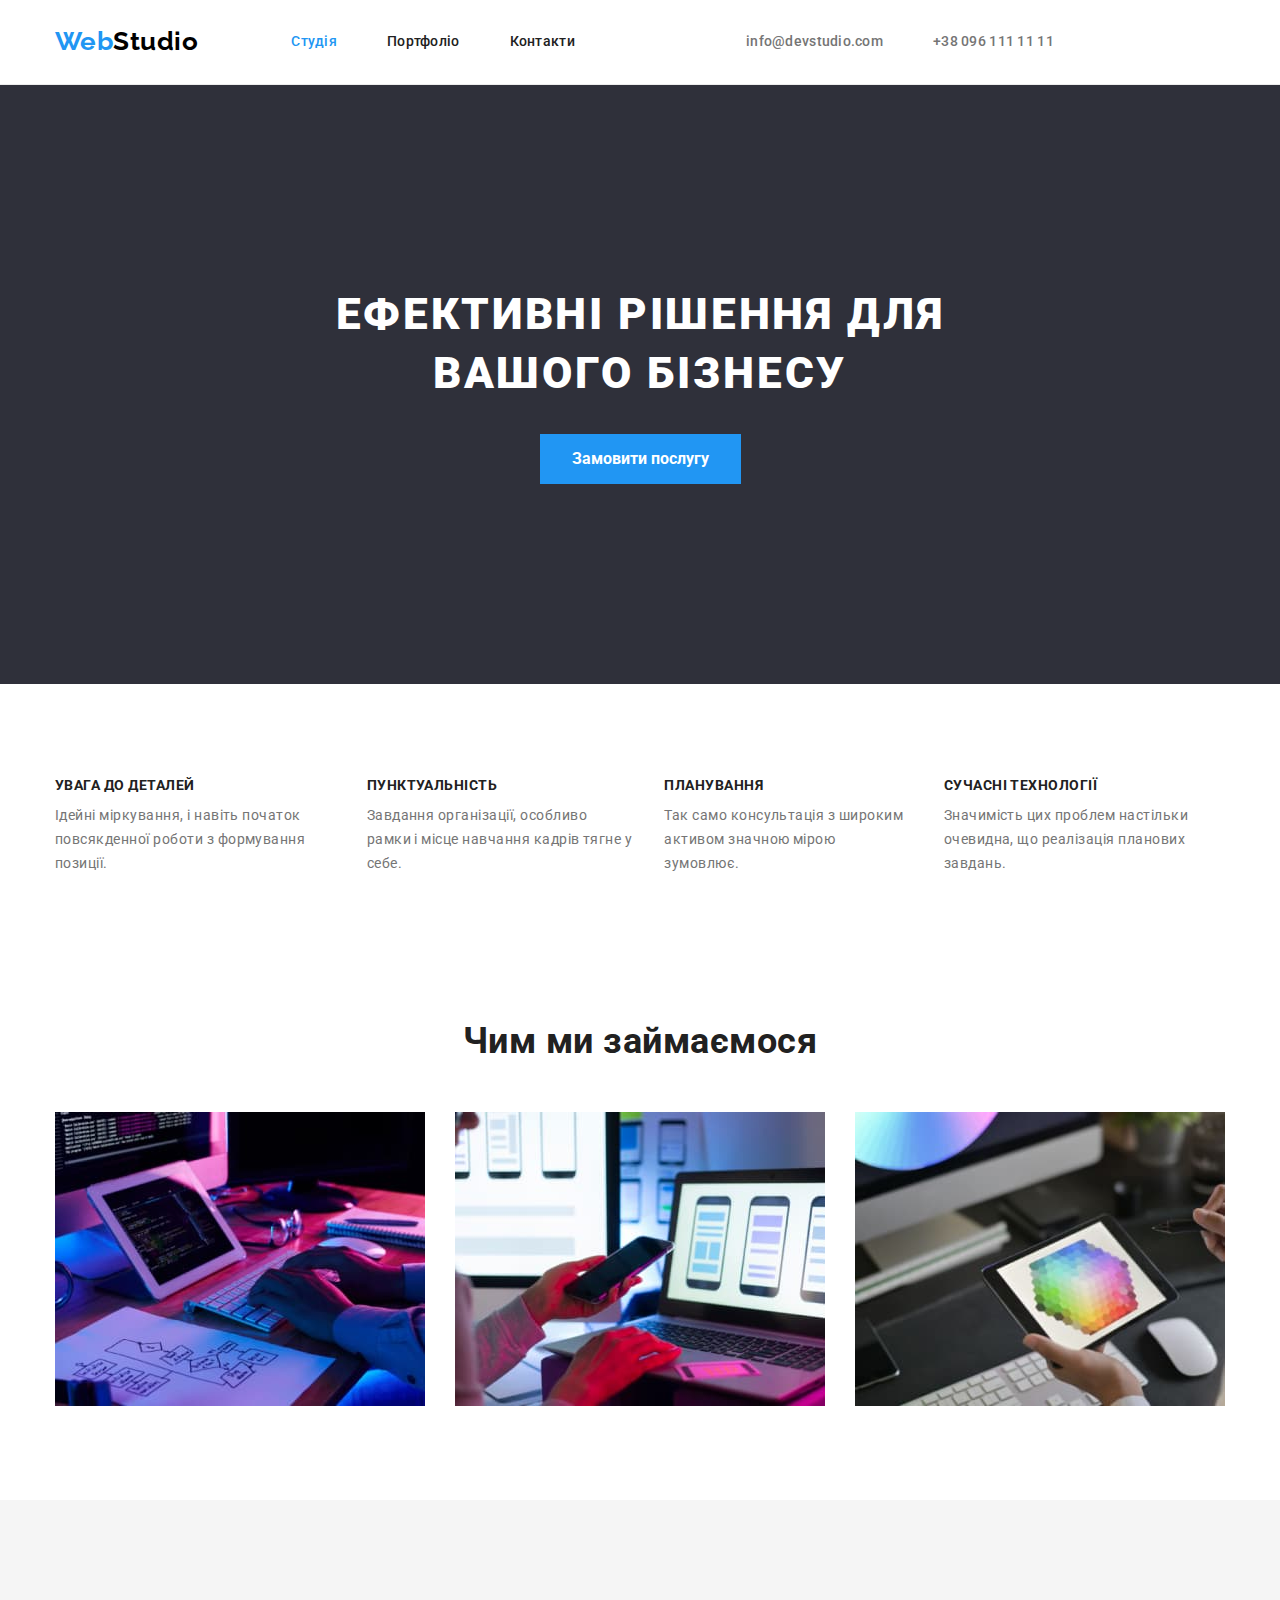
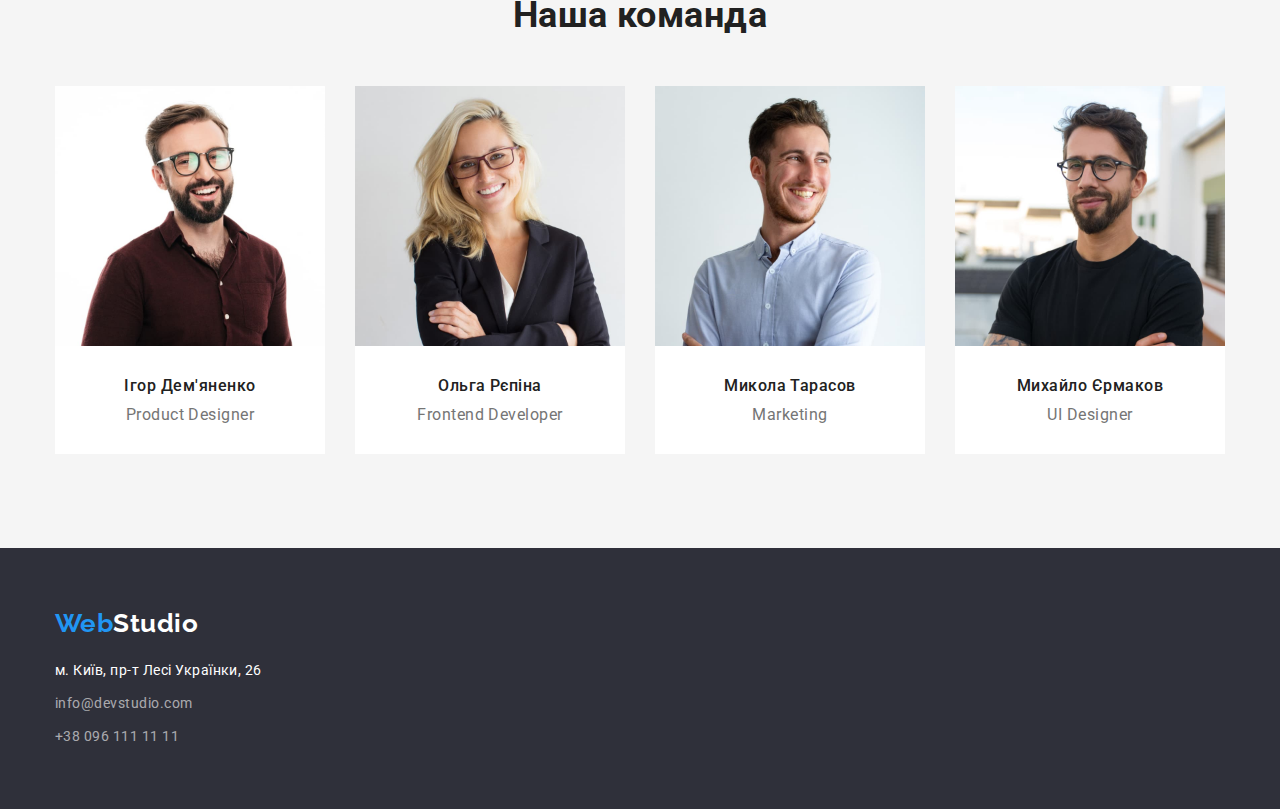
==== index.html @ 5b81f278 "add files from previous work" ====
<!DOCTYPE html>
<html lang="uk">
  <head>
    <meta charset="UTF-8" />
    <meta http-equiv="X-UA-Compatible" content="IE=edge" />
    <meta name="viewport" content="width=device-width, initial-scale=1.0" />
    <title>Студія</title>
    <link rel="preconnect" href="https://fonts.googleapis.com" />
    <link rel="preconnect" href="https://fonts.gstatic.com" crossorigin />
    <link
      href="https://fonts.googleapis.com/css2?family=Raleway:wght@700&family=Roboto:wght@400;500;700;900&display=swap"
      rel="stylesheet"
    />
    <link
      rel="stylesheet"
      href="https://cdnjs.cloudflare.com/ajax/libs/modern-normalize/1.1.0/modern-normalize.min.css"
    />
    <link rel="stylesheet" href="./css/styles.css" />
  </head>
  <body>
    <header class="header">
      <div class="container header-container">
        <a lang="en" href="./index.html" class="logo"
          ><span class="blue">Web</span>Studio</a
        >
        <nav>
          <ul class="site-nav list">
            <li class="nav-item">
              <a href="./index.html" class="link current">Студія</a>
            </li>
            <li class="nav-item">
              <a href="./portfolio.html" class="link">Портфоліо</a>
            </li>
            <li class="nav-item"><a href="" class="link">Контакти</a></li>
          </ul>
        </nav>
        <div class="contacts-wrap">
          <ul class="header-contacts list">
            <li>
              <a
                href="mailto:info@devstudio.com"
                target="_blank"
                rel="noopener noreferrer nofollow"
                class="link"
                >info@devstudio.com</a
              >
            </li>
            <li>
              <a href="tel:+380961111111" class="link tel">+38 096 111 11 11</a>
            </li>
          </ul>
        </div>
      </div>
    </header>
    <main>
      <!-- Шапка секція -->
      <section class="main section">
        <div class="container">
          <h1 class="title">Ефективні рішення для вашого бізнесу</h1>
          <button type="button" class="button">Замовити послугу</button>
        </div>
      </section>
      <!-- Особливості секція -->
      <section class="features section">
        <div class="container">
          <h2 class="visually-hidden">Особливості</h2>
          <ul class="features-list list">
            <li class="features-item">
              <h3 class="title">Увага до деталей</h3>
              <p>
                Ідейні міркування, і навіть початок повсякденної роботи з
                формування позиції.
              </p>
            </li>
            <li class="features-item">
              <h3 class="title">Пунктуальність</h3>
              <p>
                Завдання організації, особливо рамки і місце навчання кадрів
                тягне у себе.
              </p>
            </li>
            <li class="features-item">
              <h3 class="title">Планування</h3>
              <p>
                Так само консультація з широким активом значною мірою зумовлює.
              </p>
            </li>
            <li class="features-item">
              <h3 class="title">Сучасні технології</h3>
              <p>
                Значимість цих проблем настільки очевидна, що реалізація
                планових завдань.
              </p>
            </li>
          </ul>
        </div>
      </section>
      <!-- Чим ми займаємось секція -->
      <section class="what-doing section">
        <div class="container">
          <h2 class="title">Чим ми займаємося</h2>
          <ul class="what-doing list">
            <li class="doing-item">
              <img
                src="./images/what-we-do-1.jpg"
                alt="Чим ми займаємося 1"
                width="370"
                height="294"
              />
            </li>
            <li class="doing-item">
              <img
                src="./images/what-we-do-2.jpg"
                alt="Чим ми займаємося 2"
                width="370"
                height="294"
              />
            </li>
            <li class="doing-item">
              <img
                src="./images/what-we-do-3.jpg"
                alt="Чим ми займаємося 3"
                width="370"
                height="294"
              />
            </li>
          </ul>
        </div>
      </section>
      <!-- Наша команда секція -->
      <section class="our-team section">
        <div class="container">
          <h2 class="title">Наша команда</h2>
          <ul class="team-list list">
            <li class="team-item">
              <img
                src="./images/our-team-1.jpg"
                alt="Ігор Дем'яненко"
                width="270"
                height="260"
              />
              <h3 class="title">Ігор Дем'яненко</h3>
              <p lang="en" class="text">Product Designer</p>
            </li>
            <li class="team-item">
              <img
                src="./images/our-team-2.jpg"
                alt="Ольга Рєпіна"
                width="270"
                height="260"
              />
              <h3 class="title">Ольга Рєпіна</h3>
              <p lang="en" class="text">Frontend Developer</p>
            </li>
            <li class="team-item">
              <img
                src="./images/our-team-3.jpg"
                alt="Микола Тарасов"
                width="270"
                height="260"
              />
              <h3 class="title">Микола Тарасов</h3>
              <p lang="en" class="text">Marketing</p>
            </li>
            <li class="team-item">
              <img
                src="./images/our-team-4.jpg"
                alt="Михайло Єрмаков"
                width="270"
                height="260"
              />
              <h3 class="title">Михайло Єрмаков</h3>
              <p lang="en" class="text">UI Designer</p>
            </li>
          </ul>
        </div>
      </section>
    </main>
    <footer class="footer">
      <div class="container">
        <a lang="en" href="./index.html" class="logo"
          ><span class="blue">Web</span>Studio</a
        >
        <address class="address">
          <ul class="address-list list">
            <li class="address-item">
              <a
                href="https://goo.gl/maps/hiiYQvztEQhM4nsk7"
                target="_blank"
                rel="noopener noreferrer nofollow"
                class="link mail"
                >м. Київ, пр-т Лесі Українки, 26</a
              >
            </li>
            <li class="address-item">
              <a
                href="mailto:info@devstudio.com"
                target="_blank"
                rel="noopener noreferrer nofollow"
                class="link"
                >info@devstudio.com</a
              >
            </li>
            <li>
              <a href="tel:+380961111111" class="link">+38 096 111 11 11</a>
            </li>
          </ul>
        </address>
      </div>
    </footer>
  </body>
</html>
---- css/styles.css ----
:root {
  --descr-text-color: #757575;
  --title-text-color: #212121;
  --color-white: #ffffff;
  --color-blue: #2196f3;
  --background-color-light: #f5f5f5;
  --backgroun-color-dark: #2f303a;
  --color-black: #000000;
}
h1,
h2,
h3,
h4,
h5,
h6,
p,
ul {
  margin: 0;
}
ul {
  padding-left: 0;
}
img {
  display: block;
}

body {
  font-family: "Roboto", sans-serif;
  letter-spacing: 0.03em;
  color: var(--descr-text-color);
}
.container {
  width: 1200px;
  margin: 0 auto;
  padding-left: 15px;
  padding-right: 15px;
}
.section {
  padding-top: 94px;
  padding-bottom: 94px;
}
.visually-hidden {
  position: absolute;
  white-space: nowrap;
  width: 1px;
  height: 1px;
  overflow: hidden;
  border: 0;
  padding: 0;
  clip: rect(0 0 0 0);
  clip-path: inset(50%);
  margin: -1px;
}
.header {
  background-color: var(--color-white);
  border-bottom: 1px solid #ececec;
}
.header-container {
  display: flex;
  align-items: center;
}
.header .logo {
  text-decoration: none;
  color: var(--color-black);
  font-family: "Raleway", sans-serif;
  font-weight: 700;
  font-size: 26px;
  line-height: 1.19;
}
.logo {
  margin-right: 93px;
}
.logo .blue {
  color: var(--color-blue);
}
/* Навігація сайта */
.list {
  list-style: none;
}
.site-nav {
  display: flex;
}
.nav-item:not(:first-child) {
  margin-left: 50px;
}
.nav-item {
  padding-top: 32px;
  padding-bottom: 32px;
}
.site-nav .link {
  text-decoration: none;
  color: var(--title-text-color);
  font-weight: 500;
  font-size: 14px;
  line-height: 1.4;
  letter-spacing: 0.02em;
}
.site-nav .link:hover,
.site-nav .link:focus {
  color: var(--color-blue);
}
.site-nav .link.current {
  color: var(--color-blue);
}
.contacts-wrap {
  margin-right: auto;
  margin-left: auto;
}
.header-contacts {
  display: flex;
}
.tel {
  margin-left: 50px;
}

.header-contacts .link {
  text-decoration: none;
  color: var(--descr-text-color);
  font-weight: 500;
  font-size: 14px;
  line-height: 1.4;
  letter-spacing: 0.02em;
}

.header-contacts .link:hover,
.header-contacts .link:focus {
  color: var(--color-blue);
}
/* Шапка секція */
.main {
  background-color: var(--backgroun-color-dark);
}
.main.section {
  padding-top: 200px;
  padding-bottom: 200px;
}
.main .title {
  color: var(--color-white);
  font-weight: 900;
  font-size: 44px;
  line-height: 1.36;
  letter-spacing: 0.06em;
  width: 696px;
  text-transform: uppercase;
  margin: 0 auto 30px;
  text-align: center;
}
.button {
  cursor: pointer;
  border: none;
}
.main .button {
  background-color: var(--color-blue);
  color: var(--color-white);
  font-weight: 700;
  font-size: 16px;
  line-height: 1.88;
  display: block;
  margin: 0 auto;
  padding: 10px 32px;
}
/* Особливості секція */
.features-list {
  font-weight: 400;
  font-size: 14px;
  line-height: 1.71;
  display: flex;
}
.features-item:not(:first-child) {
  margin-left: 30px;
}
.features-list .title {
  color: var(--title-text-color);
  font-weight: 700;
  font-size: 14px;
  line-height: 1.14;
  text-transform: uppercase;
  margin-bottom: 10px;
}
/* Чим ми займаємось секція */
.what-doing .title {
  color: var(--title-text-color);
  font-weight: 700;
  font-size: 36px;
  line-height: 1.17;
  text-align: center;
}
.what-doing.section {
  padding-top: 0;
}
.what-doing {
  display: flex;
  margin-top: 50px;
  justify-content: center;
}
.doing-item:not(:first-child) {
  margin-left: 30px;
}
/* Наша команда секція */
.our-team {
  background-color: var(--background-color-light);
}
.our-team .title {
  color: var(--title-text-color);
  font-weight: 700;
  font-size: 36px;
  line-height: 1.17;
  text-align: center;
}
.team-list .title {
  color: var(--title-text-color);
  font-weight: 500;
  font-size: 16px;
  line-height: 1.19;
  padding-top: 30px;
  padding-bottom: 10px;
}
.team-list {
  font-weight: 400;
  font-size: 16px;
  line-height: 1.19;
  text-align: center;
  display: flex;
  margin-top: 50px;
}
.team-list .text {
  padding-bottom: 30px;
}
.team-item {
  width: 270px;
  background-color: var(--color-white);
}
.team-item:not(:first-child) {
  margin-left: 30px;
}
/* Футер */
.footer {
  background-color: var(--backgroun-color-dark);
  padding-top: 60px;
  padding-bottom: 60px;
}
.footer .logo {
  text-decoration: none;
  color: var(--color-white);
  font-family: "Raleway", sans-serif;
  font-weight: 700;
  font-size: 26px;
  line-height: 1.19;
  display: inline-block;
  margin-right: 0;
  margin-bottom: 20px;
}
.address-item {
  margin-bottom: 9px;
}
.address-list .link {
  color: rgba(255, 255, 255, 0.6);
  text-decoration: none;
  font-weight: 400;
  font-size: 14px;
  line-height: 1.71;
  font-style: normal;
}
.address-list .link:hover,
.address-list .link:focus {
  color: var(--color-blue);
}
.address-list .mail {
  color: var(--color-white);
}
/* Портфоліо приклади робіт */
.filter {
  display: flex;
  justify-content: center;
}
.filter .button {
  color: var(--title-text-color);
  background-color: #f5f4fa;
  font-weight: 500;
  font-size: 16px;
  line-height: 1.62;
  padding: 6px 22px;
}
.filter li:not(:first-child) {
  margin-left: 8px;
}

.filter .button:hover,
.filter .button:focus {
  color: var(--color-white);
  background-color: var(--color-blue);
}
.works-list {
  font-weight: 400;
  font-size: 16px;
  line-height: 1.88;
  display: flex;
  flex-wrap: wrap;
}
.works-list .title {
  color: var(--title-text-color);
  font-weight: 700;
  font-size: 18px;
  line-height: 2;
  letter-spacing: 0.06em;
  padding-top: 20px;
  padding-bottom: 4px;
  padding-left: 24px;
  padding-right: 24px;
}
.works-list .text {
  padding-bottom: 20px;
  padding-left: 24px;
  padding-right: 24px;
}
.work-item {
  width: 370px;
  margin-right: 30px;
  margin-top: 30px;
}
.work-item:nth-last-child(-n + 3) {
  margin-bottom: 0;
}
.work-item:nth-child(3n) {
  margin-right: 0;
}
.image-sign {
  border-left: 1px solid #eeeeee;
  border-right: 1px solid #eeeeee;
  border-bottom: 1px solid #eeeeee;
}
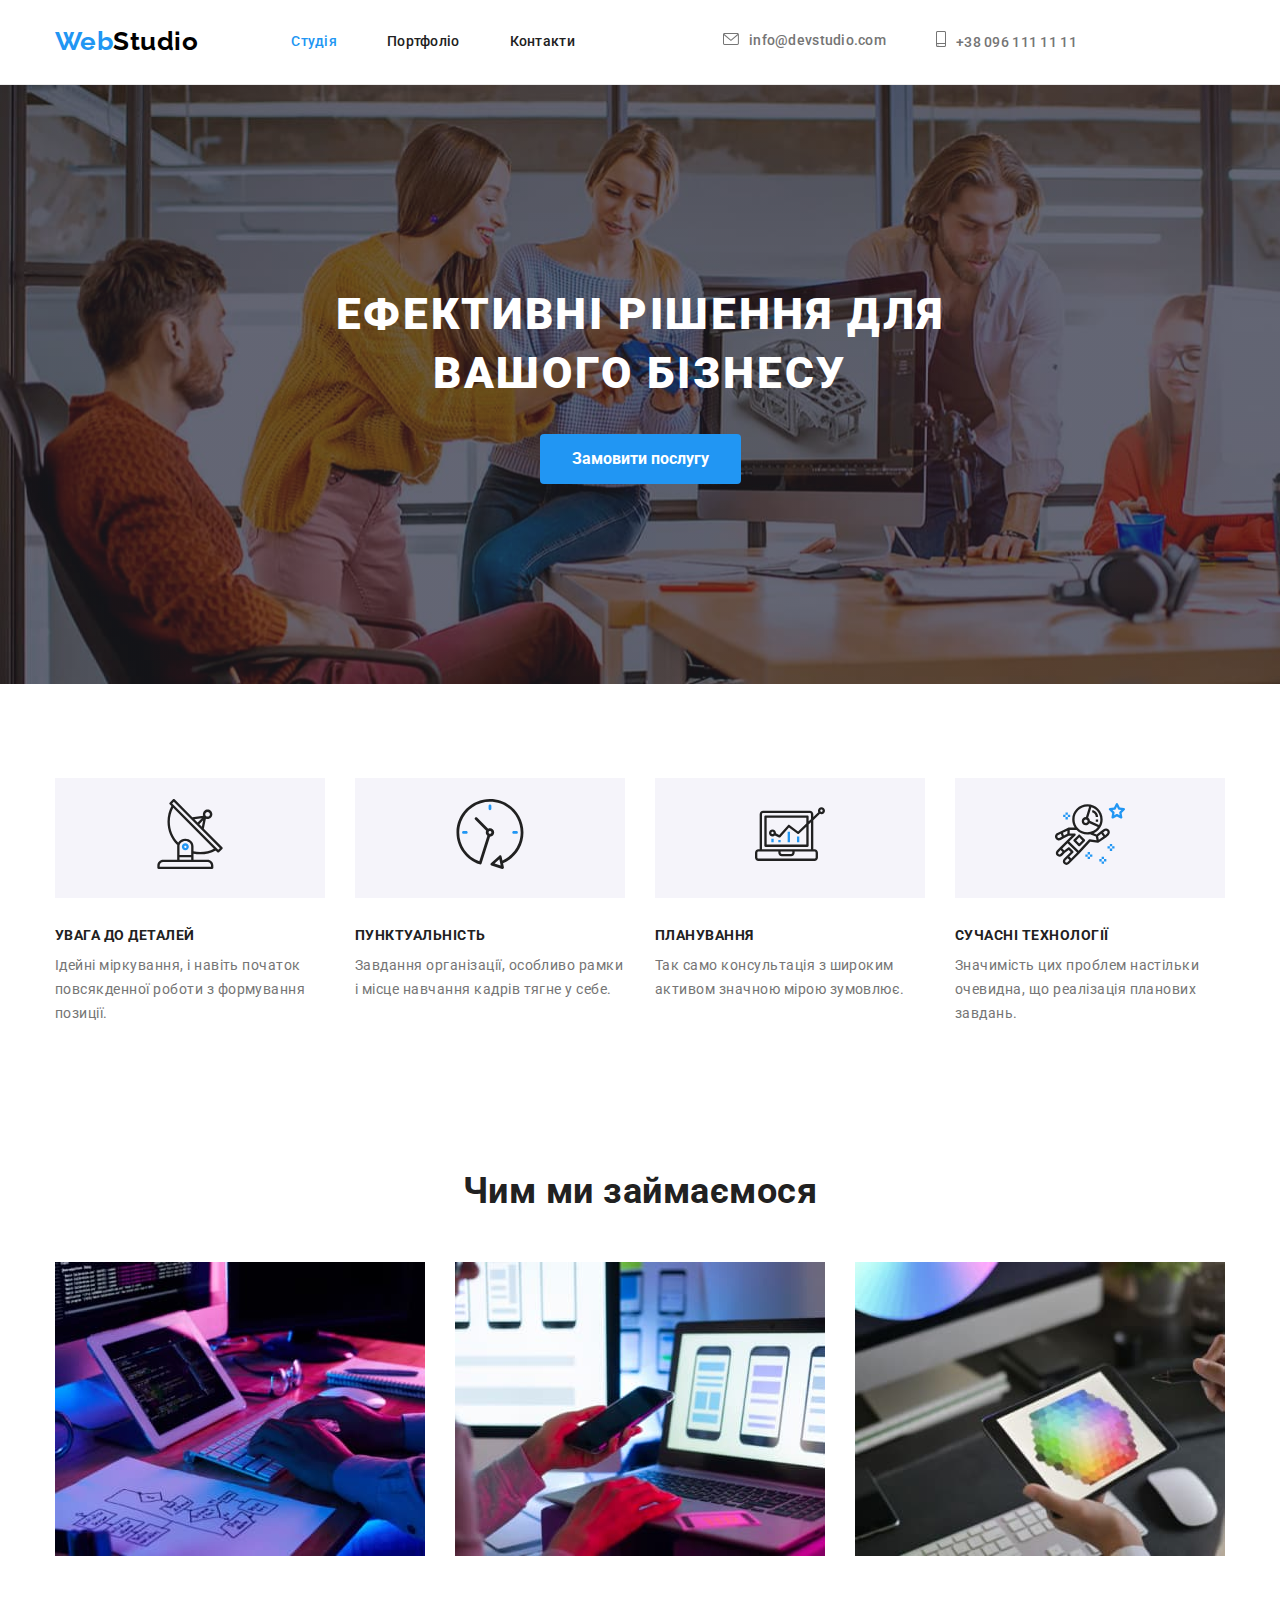
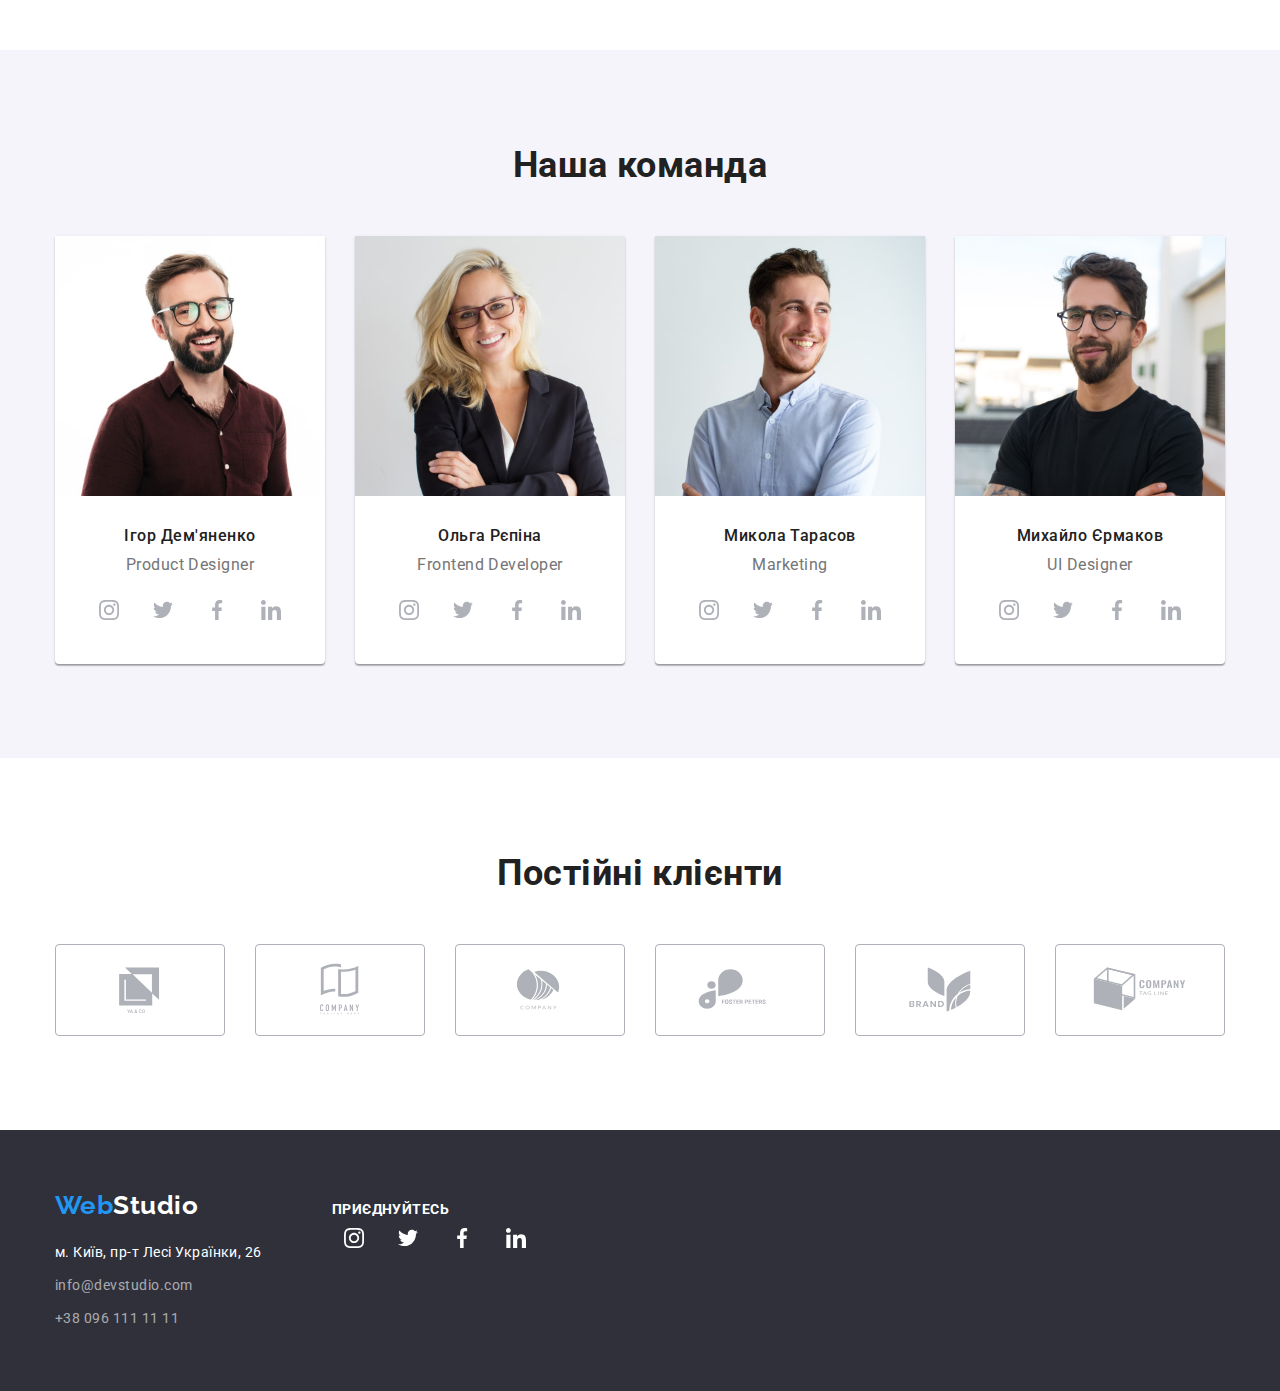
==== commit aecd1dac: "edit html and css" ====
--- a/index.html
+++ b/index.html
@@ -42,11 +42,19 @@
                 target="_blank"
                 rel="noopener noreferrer nofollow"
                 class="link"
+                ><svg class="header-icon" width="16" height="12">
+                  <use xlink:href="./images/icons.svg#icon-envelope"></use></svg
                 >info@devstudio.com</a
               >
             </li>
             <li>
-              <a href="tel:+380961111111" class="link tel">+38 096 111 11 11</a>
+              <a href="tel:+380961111111" class="link tel"
+                ><svg class="header-icon" width="10" height="16">
+                  <use
+                    xlink:href="./images/icons.svg#icon-smartphone"
+                  ></use></svg
+                >+38 096 111 11 11</a
+              >
             </li>
           </ul>
         </div>
@@ -66,6 +74,14 @@
           <h2 class="visually-hidden">Особливості</h2>
           <ul class="features-list list">
             <li class="features-item">
+              <div class="features-icons">
+                <a href=""
+                  ><svg width="70">
+                    <use
+                      xlink:href="./images/icons.svg#icon-antenna"
+                    ></use></svg
+                ></a>
+              </div>
               <h3 class="title">Увага до деталей</h3>
               <p>
                 Ідейні міркування, і навіть початок повсякденної роботи з
@@ -73,6 +89,12 @@
               </p>
             </li>
             <li class="features-item">
+              <div class="features-icons">
+                <a href=""
+                  ><svg width="70">
+                    <use xlink:href="./images/icons.svg#icon-clock"></use></svg
+                ></a>
+              </div>
               <h3 class="title">Пунктуальність</h3>
               <p>
                 Завдання організації, особливо рамки і місце навчання кадрів
@@ -80,12 +102,28 @@
               </p>
             </li>
             <li class="features-item">
+              <div class="features-icons">
+                <a href=""
+                  ><svg width="70">
+                    <use
+                      xlink:href="./images/icons.svg#icon-diagram"
+                    ></use></svg
+                ></a>
+              </div>
               <h3 class="title">Планування</h3>
               <p>
                 Так само консультація з широким активом значною мірою зумовлює.
               </p>
             </li>
             <li class="features-item">
+              <div class="features-icons">
+                <a href=""
+                  ><svg width="70">
+                    <use
+                      xlink:href="./images/icons.svg#icon-astronaut"
+                    ></use></svg
+                ></a>
+              </div>
               <h3 class="title">Сучасні технології</h3>
               <p>
                 Значимість цих проблем настільки очевидна, що реалізація
@@ -98,7 +136,7 @@
       <!-- Чим ми займаємось секція -->
       <section class="what-doing section">
         <div class="container">
-          <h2 class="title">Чим ми займаємося</h2>
+          <h2 class="main-title">Чим ми займаємося</h2>
           <ul class="what-doing list">
             <li class="doing-item">
               <img
@@ -130,7 +168,7 @@
       <!-- Наша команда секція -->
       <section class="our-team section">
         <div class="container">
-          <h2 class="title">Наша команда</h2>
+          <h2 class="main-title">Наша команда</h2>
           <ul class="team-list list">
             <li class="team-item">
               <img
@@ -139,8 +177,44 @@
                 width="270"
                 height="260"
               />
-              <h3 class="title">Ігор Дем'яненко</h3>
-              <p lang="en" class="text">Product Designer</p>
+              <div class="team-desc">
+                <h3 class="title">Ігор Дем'яненко</h3>
+                <p lang="en" class="text">Product Designer</p>
+                <ul class="team-socials list">
+                  <li class="social-icon">
+                    <a href=""
+                      ><svg class="soc-team" width="20" height="20" >
+                        <use
+                          xlink:href="./images/icons.svg#icon-instagram"
+                        ></use></svg
+                    ></a>
+                  </li>
+                  <li class="social-icon">
+                    <a href=""
+                      ><svg class="soc-team width="20" height="20">
+                        <use
+                          xlink:href="./images/icons.svg#icon-twitter"
+                        ></use></svg
+                    ></a>
+                  </li>
+                  <li class="social-icon">
+                    <a href=""
+                      ><svg class="soc-team width="20" height="20" >
+                        <use
+                          xlink:href="./images/icons.svg#icon-facebook"
+                        ></use></svg
+                    ></a>
+                  </li>
+                  <li class="social-icon">
+                    <a href=""
+                      ><svg class="soc-team width="20" height="20"">
+                        <use
+                          xlink:href="./images/icons.svg#icon-linkedin"
+                        ></use></svg
+                    ></a>
+                  </li>
+                </ul>
+              </div>
             </li>
             <li class="team-item">
               <img
@@ -149,8 +223,44 @@
                 width="270"
                 height="260"
               />
-              <h3 class="title">Ольга Рєпіна</h3>
-              <p lang="en" class="text">Frontend Developer</p>
+              <div class="team-desc">
+                <h3 class="title">Ольга Рєпіна</h3>
+                <p lang="en" class="text">Frontend Developer</p>
+                <ul class="team-socials list">
+                  <li class="social-icon">
+                    <a href=""
+                      ><svg class="soc-team" width="20" height="20" >
+                        <use
+                          xlink:href="./images/icons.svg#icon-instagram"
+                        ></use></svg
+                    ></a>
+                  </li>
+                  <li class="social-icon">
+                    <a href=""
+                      ><svg class="soc-team width="20" height="20">
+                        <use
+                          xlink:href="./images/icons.svg#icon-twitter"
+                        ></use></svg
+                    ></a>
+                  </li>
+                  <li class="social-icon">
+                    <a href=""
+                      ><svg class="soc-team width="20" height="20" >
+                        <use
+                          xlink:href="./images/icons.svg#icon-facebook"
+                        ></use></svg
+                    ></a>
+                  </li>
+                  <li class="social-icon">
+                    <a href=""
+                      ><svg class="soc-team width="20" height="20"">
+                        <use
+                          xlink:href="./images/icons.svg#icon-linkedin"
+                        ></use></svg
+                    ></a>
+                  </li>
+                </ul>
+              </div>
             </li>
             <li class="team-item">
               <img
@@ -159,8 +269,44 @@
                 width="270"
                 height="260"
               />
-              <h3 class="title">Микола Тарасов</h3>
-              <p lang="en" class="text">Marketing</p>
+              <div class="team-desc">
+                <h3 class="title">Микола Тарасов</h3>
+                <p lang="en" class="text">Marketing</p>
+                <ul class="team-socials list">
+                  <li class="social-icon">
+                    <a href=""
+                      ><svg class="soc-team" width="20" height="20" >
+                        <use
+                          xlink:href="./images/icons.svg#icon-instagram"
+                        ></use></svg
+                    ></a>
+                  </li>
+                  <li class="social-icon">
+                    <a href=""
+                      ><svg class="soc-team width="20" height="20">
+                        <use
+                          xlink:href="./images/icons.svg#icon-twitter"
+                        ></use></svg
+                    ></a>
+                  </li>
+                  <li class="social-icon">
+                    <a href=""
+                      ><svg class="soc-team width="20" height="20" >
+                        <use
+                          xlink:href="./images/icons.svg#icon-facebook"
+                        ></use></svg
+                    ></a>
+                  </li>
+                  <li class="social-icon">
+                    <a href=""
+                      ><svg class="soc-team width="20" height="20"">
+                        <use
+                          xlink:href="./images/icons.svg#icon-linkedin"
+                        ></use></svg
+                    ></a>
+                  </li>
+                </ul>
+              </div>
             </li>
             <li class="team-item">
               <img
@@ -169,43 +315,164 @@
                 width="270"
                 height="260"
               />
-              <h3 class="title">Михайло Єрмаков</h3>
-              <p lang="en" class="text">UI Designer</p>
+              <div class="team-desc">
+                <h3 class="title">Михайло Єрмаков</h3>
+                <p lang="en" class="text">UI Designer</p>
+                <ul class="team-socials list">
+                  <li class="social-icon">
+                    <a href=""
+                      ><svg class="soc-team" width="20" height="20" >
+                        <use
+                          xlink:href="./images/icons.svg#icon-instagram"
+                        ></use></svg
+                    ></a>
+                  </li>
+                  <li class="social-icon">
+                    <a href=""
+                      ><svg class="soc-team width="20" height="20">
+                        <use
+                          xlink:href="./images/icons.svg#icon-twitter"
+                        ></use></svg
+                    ></a>
+                  </li>
+                  <li class="social-icon">
+                    <a href=""
+                      ><svg class="soc-team width="20" height="20" >
+                        <use
+                          xlink:href="./images/icons.svg#icon-facebook"
+                        ></use></svg
+                    ></a>
+                  </li>
+                  <li class="social-icon">
+                    <a href=""
+                      ><svg class="soc-team width="20" height="20"">
+                        <use
+                          xlink:href="./images/icons.svg#icon-linkedin"
+                        ></use></svg
+                    ></a>
+                  </li>
+                </ul>
+              </div>
             </li>
           </ul>
+        </div>
+      </section>
+      <!-- Постійні клієнти секція -->
+      <section class="regular-clients section">
+        <div class="container">
+          <h2 class="main-title">Постійні клієнти</h2>
+          <div>
+            <ul class="clients-samples list">
+              <li class="clients-box">
+                <a href="" class="clients-icon"
+                  ><svg class="clients-logo" width="106" height="60">
+                    <use xlink:href="./images/icons.svg#icon-logo-1"></use></svg
+                ></a>
+              </li>
+              <li class="clients-box">
+                <a href="" class="clients-icon"
+                  ><svg class="clients-logo" width="106" height="60">
+                    <use xlink:href="./images/icons.svg#icon-logo-2"></use></svg
+                ></a>
+              </li>
+              <li class="clients-box">
+                <a href="" class="clients-icon"
+                  ><svg class="clients-logo" width="106" height="60">
+                    <use xlink:href="./images/icons.svg#icon-logo-3"></use></svg
+                ></a>
+              </li>
+              <li class="clients-box">
+                <a href="" class="clients-icon"
+                  ><svg class="clients-logo" width="106" height="60">
+                    <use xlink:href="./images/icons.svg#icon-logo-4"></use></svg
+                ></a>
+              </li>
+              <li class="clients-box">
+                <a href="" class="clients-icon"
+                  ><svg class="clients-logo" width="106" height="60">
+                    <use xlink:href="./images/icons.svg#icon-logo-5"></use></svg
+                ></a>
+              </li>
+              <li class="clients-box">
+                <a href="" class="clients-icon"
+                  ><svg class="clients-logo" width="106" height="60">
+                    <use xlink:href="./images/icons.svg#icon-logo-6"></use></svg
+                ></a>
+              </li>
+            </ul>
+          </div>
         </div>
       </section>
     </main>
     <footer class="footer">
-      <div class="container">
-        <a lang="en" href="./index.html" class="logo"
-          ><span class="blue">Web</span>Studio</a
-        >
-        <address class="address">
-          <ul class="address-list list">
-            <li class="address-item">
-              <a
-                href="https://goo.gl/maps/hiiYQvztEQhM4nsk7"
-                target="_blank"
-                rel="noopener noreferrer nofollow"
-                class="link mail"
-                >м. Київ, пр-т Лесі Українки, 26</a
-              >
-            </li>
-            <li class="address-item">
-              <a
-                href="mailto:info@devstudio.com"
-                target="_blank"
-                rel="noopener noreferrer nofollow"
-                class="link"
-                >info@devstudio.com</a
-              >
-            </li>
-            <li>
-              <a href="tel:+380961111111" class="link">+38 096 111 11 11</a>
-            </li>
-          </ul>
-        </address>
+      <div class="container footer-container">
+        <div>
+          <a lang="en" href="./index.html" class="logo"
+            ><span class="blue">Web</span>Studio</a
+          >
+          <address class="address">
+            <ul class="address-list list">
+              <li class="address-item">
+                <a
+                  href="https://goo.gl/maps/hiiYQvztEQhM4nsk7"
+                  target="_blank"
+                  rel="noopener noreferrer nofollow"
+                  class="link mail"
+                  >м. Київ, пр-т Лесі Українки, 26</a
+                >
+              </li>
+              <li class="address-item">
+                <a
+                  href="mailto:info@devstudio.com"
+                  target="_blank"
+                  rel="noopener noreferrer nofollow"
+                  class="link"
+                  >info@devstudio.com</a
+                >
+              </li>
+              <li>
+                <a href="tel:+380961111111" class="link">+38 096 111 11 11</a>
+              </li>
+            </ul>
+          </address>
+        </div>
+        <div class="footer-socials">
+          <h2 class="title">приєднуйтесь</h2>
+          <ul class="socials-list list">
+                  <li class="social-icon">
+                    <a href=""
+                      ><svg class="soc-footer" width="20" height="20" >
+                        <use
+                          xlink:href="./images/icons.svg#icon-instagram"
+                        ></use></svg
+                    ></a>
+                  </li>
+                  <li class="social-icon">
+                    <a href=""
+                      ><svg class="soc-footer" width="20" height="20">
+                        <use
+                          xlink:href="./images/icons.svg#icon-twitter"
+                        ></use></svg
+                    ></a>
+                  </li>
+                  <li  class="social-icon">
+                    <a href=""
+                      ><svg class="soc-footer" width="20" height="20" >
+                        <use
+                          xlink:href="./images/icons.svg#icon-facebook"
+                        ></use></svg
+                    ></a>
+                  </li>
+                  <li  class="social-icon">
+                    <a href=""
+                      ><svg class="soc-footer" width="20" height="20"">
+                        <use
+                          xlink:href="./images/icons.svg#icon-linkedin"
+                        ></use></svg
+                    ></a>
+                  </li>
+                </ul>
+        </div>
       </div>
     </footer>
   </body>
--- a/css/styles.css
+++ b/css/styles.css
@@ -3,7 +3,7 @@
   --title-text-color: #212121;
   --color-white: #ffffff;
   --color-blue: #2196f3;
-  --background-color-light: #f5f5f5;
+  --background-color-light: #f5f4fa;
   --backgroun-color-dark: #2f303a;
   --color-black: #000000;
 }
@@ -38,6 +38,13 @@
 .section {
   padding-top: 94px;
   padding-bottom: 94px;
+}
+.main-title {
+  color: var(--title-text-color);
+  font-weight: 700;
+  font-size: 36px;
+  line-height: 1.17;
+  text-align: center;
 }
 .visually-hidden {
   position: absolute;
@@ -51,6 +58,7 @@
   clip-path: inset(50%);
   margin: -1px;
 }
+/* Хедер */
 .header {
   background-color: var(--color-white);
   border-bottom: 1px solid #ececec;
@@ -126,9 +134,24 @@
 .header-contacts .link:focus {
   color: var(--color-blue);
 }
+.header-contacts .link:hover svg,
+.header-contacts .link:focus svg {
+  fill: var(--color-blue);
+}
+.header-icon {
+  margin-right: 10px;
+  fill: var(--descr-text-color);
+}
 /* Шапка секція */
 .main {
-  background-color: var(--backgroun-color-dark);
+  background-image: linear-gradient(
+      rgba(47, 48, 58, 0.4),
+      rgba(47, 48, 58, 0.4)
+    ),
+    url(../images/hero-background.jpg);
+  background-repeat: no-repeat;
+  max-width: 1600px;
+  margin: 0 auto;
 }
 .main.section {
   padding-top: 200px;
@@ -148,6 +171,7 @@
 .button {
   cursor: pointer;
   border: none;
+  border-radius: 4px;
 }
 .main .button {
   background-color: var(--color-blue);
@@ -177,14 +201,16 @@
   text-transform: uppercase;
   margin-bottom: 10px;
 }
+.features-icons {
+  width: 270px;
+  height: 120px;
+  background-color: var(--background-color-light);
+  display: flex;
+  align-items: center;
+  justify-content: center;
+  margin-bottom: 30px;
+}
 /* Чим ми займаємось секція */
-.what-doing .title {
-  color: var(--title-text-color);
-  font-weight: 700;
-  font-size: 36px;
-  line-height: 1.17;
-  text-align: center;
-}
 .what-doing.section {
   padding-top: 0;
 }
@@ -199,13 +225,6 @@
 /* Наша команда секція */
 .our-team {
   background-color: var(--background-color-light);
-}
-.our-team .title {
-  color: var(--title-text-color);
-  font-weight: 700;
-  font-size: 36px;
-  line-height: 1.17;
-  text-align: center;
 }
 .team-list .title {
   color: var(--title-text-color);
@@ -224,21 +243,87 @@
   margin-top: 50px;
 }
 .team-list .text {
-  padding-bottom: 30px;
+  margin-bottom: 16px;
 }
 .team-item {
   width: 270px;
+  height: 428px;
   background-color: var(--color-white);
+  box-shadow: 0px 1px 3px rgba(0, 0, 0, 0.12), 0px 1px 1px rgba(0, 0, 0, 0.14),
+    0px 2px 1px rgba(0, 0, 0, 0.2);
+  border-radius: 0px 0px 4px 4px;
 }
 .team-item:not(:first-child) {
   margin-left: 30px;
 }
+.team-socials {
+  display: flex;
+  justify-content: center;
+}
+.social-icon {
+  display: flex;
+  width: 44px;
+  height: 44px;
+  justify-content: center;
+  align-items: center;
+}
+.social-icon:not(:first-child) {
+  margin-left: 10px;
+}
+.team-socials .soc-team {
+  fill: #afb1b8;
+}
+.team-socials .social-icon:hover svg,
+.team-socials .social-icon:focus svg {
+  fill: var(--color-white);
+  background-color: var(--color-blue);
+}
+/* Постійні клієнти секція */
+.regular-clients .main-title {
+  margin-bottom: 50px;
+}
+.clients-samples {
+  display: flex;
+}
+.clients-box .clients-icon {
+  width: 170px;
+  height: 92px;
+  display: flex;
+  align-items: center;
+  justify-content: center;
+  padding: 16px 32px;
+  border: 1px solid #afb1b8;
+  border-radius: 4px;
+}
+.clients-box:not(:first-child) {
+  margin-left: 30px;
+}
+.clients-logo {
+  fill: #afb1b8;
+}
+.clients-box .clients-icon:hover {
+  border-color: var(--color-blue);
+}
+.clients-box .clients-icon:hover svg {
+  fill: var(--color-blue);
+}
+
 /* Футер */
 .footer {
   background-color: var(--backgroun-color-dark);
   padding-top: 60px;
   padding-bottom: 60px;
 }
+.footer-container {
+  display: flex;
+  align-items: baseline;
+}
+.footer-socials {
+  margin-left: 70px;
+}
+.socials-list {
+  display: flex;
+}
 .footer .logo {
   text-decoration: none;
   color: var(--color-white);
@@ -268,6 +353,22 @@
 .address-list .mail {
   color: var(--color-white);
 }
+.footer-socials .title {
+  font-weight: 700;
+  font-size: 14px;
+  line-height: 1.14;
+  letter-spacing: 0.03em;
+  text-transform: uppercase;
+  color: var(--color-white);
+}
+.socials-list .soc-footer {
+  fill: var(--color-white);
+}
+.footer-socials .social-icon:hover svg,
+.footer-socials .social-icon:focus svg {
+  background-color: var(--color-blue);
+}
+
 /* Портфоліо приклади робіт */
 .filter {
   display: flex;
@@ -289,6 +390,7 @@
 .filter .button:focus {
   color: var(--color-white);
   background-color: var(--color-blue);
+  box-shadow: 0px 4px 4px rgba(0, 0, 0, 0.25);
 }
 .works-list {
   font-weight: 400;
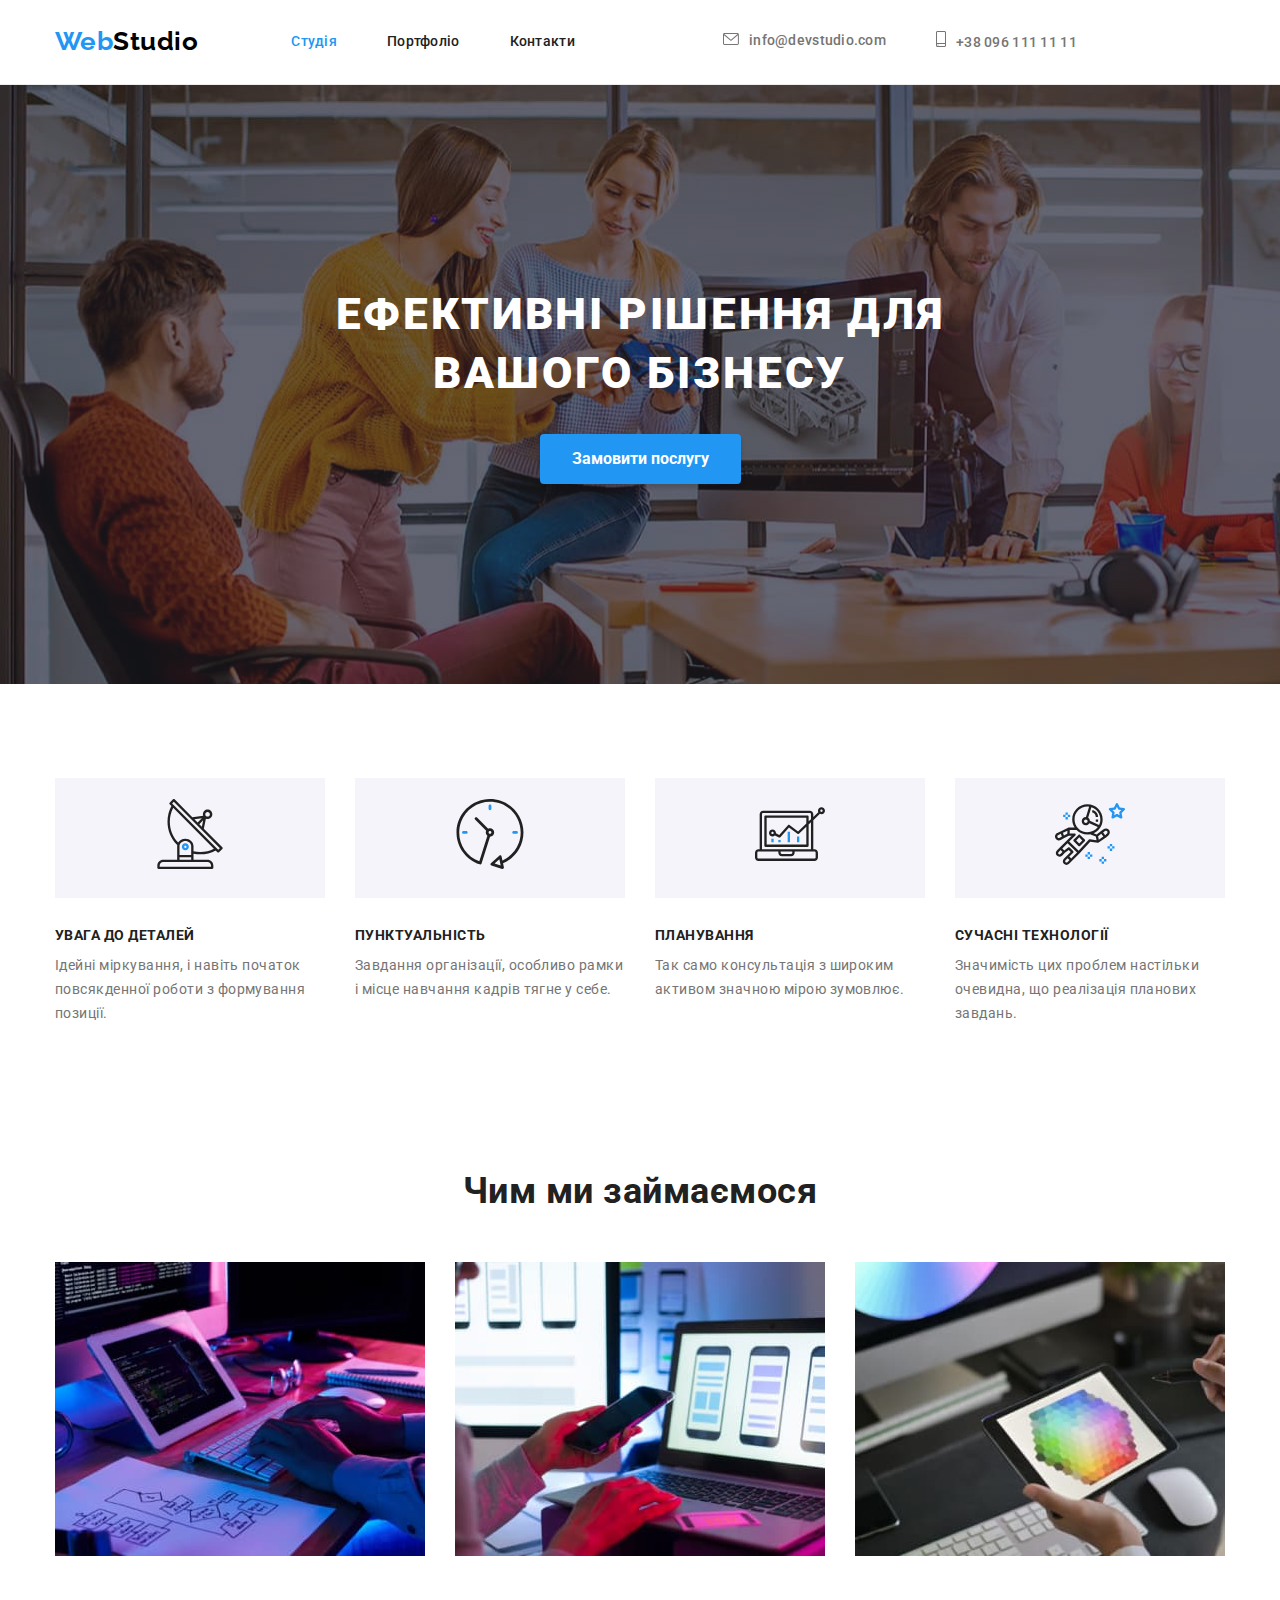
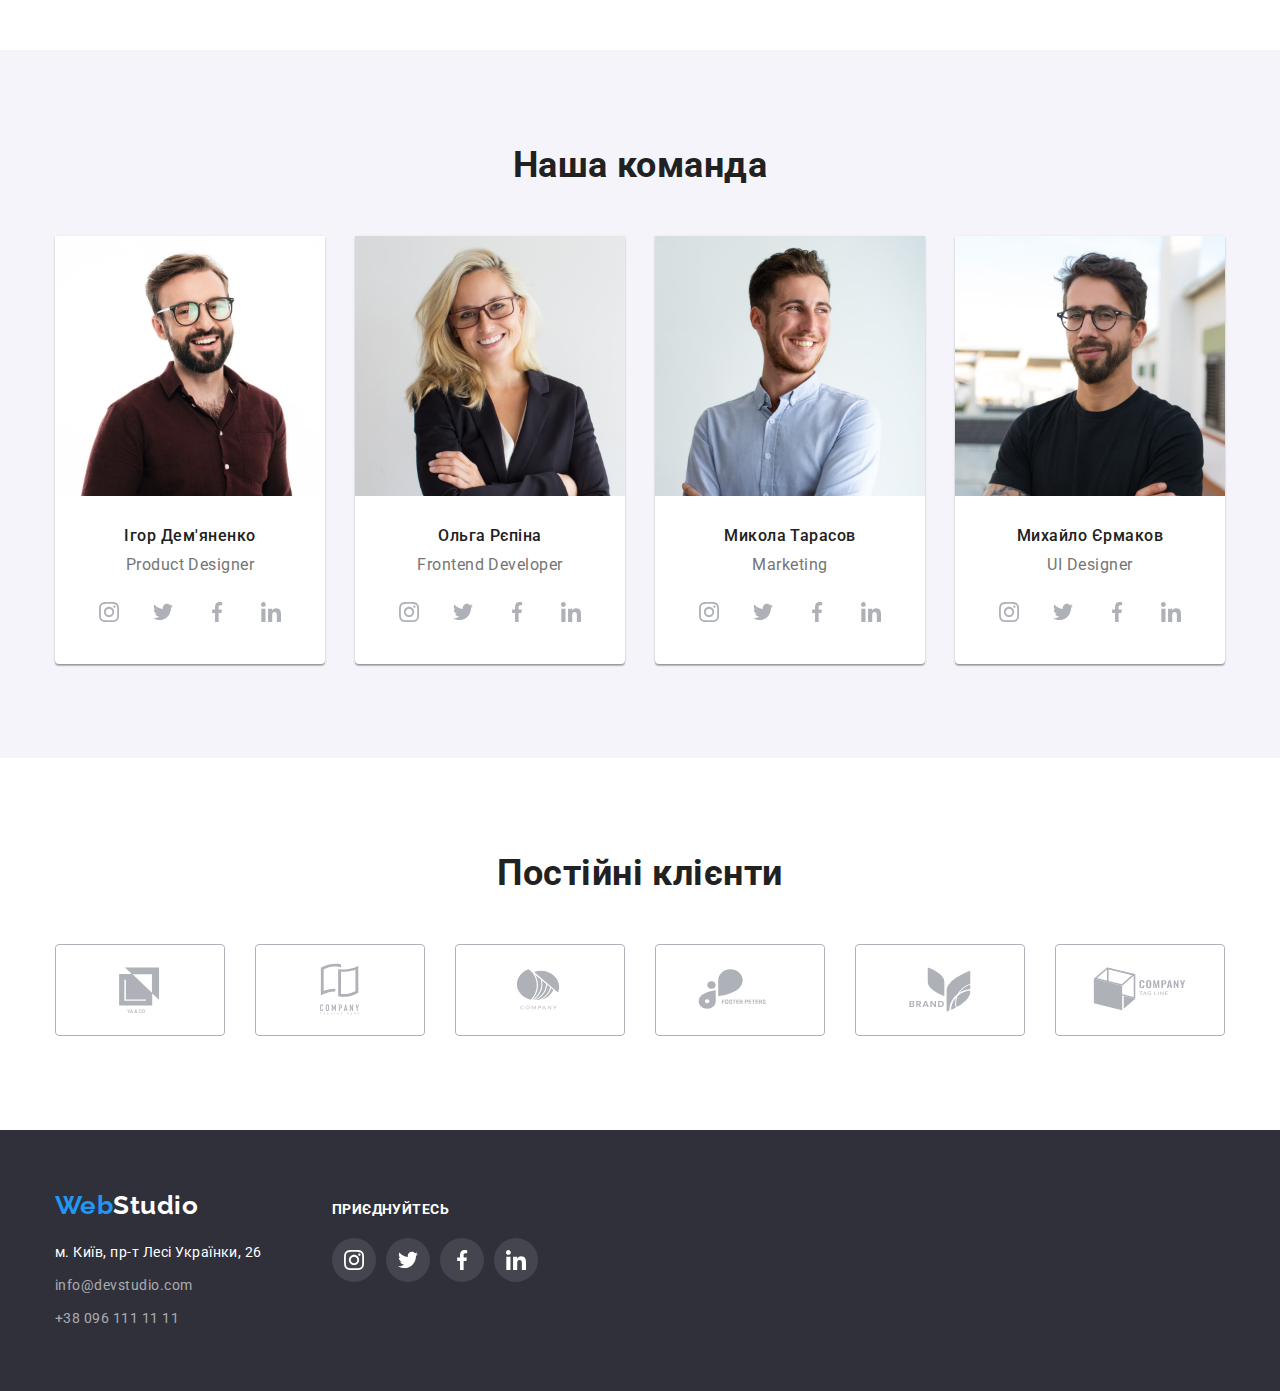
==== commit ac9566fb: "update work" ====
--- a/index.html
+++ b/index.html
@@ -76,7 +76,7 @@
             <li class="features-item">
               <div class="features-icons">
                 <a href=""
-                  ><svg width="70">
+                  ><svg width="70" height="70">
                     <use
                       xlink:href="./images/icons.svg#icon-antenna"
                     ></use></svg
@@ -91,7 +91,7 @@
             <li class="features-item">
               <div class="features-icons">
                 <a href=""
-                  ><svg width="70">
+                  ><svg width="70" height="70">
                     <use xlink:href="./images/icons.svg#icon-clock"></use></svg
                 ></a>
               </div>
@@ -104,7 +104,7 @@
             <li class="features-item">
               <div class="features-icons">
                 <a href=""
-                  ><svg width="70">
+                  ><svg width="70" height="70">
                     <use
                       xlink:href="./images/icons.svg#icon-diagram"
                     ></use></svg
@@ -118,7 +118,7 @@
             <li class="features-item">
               <div class="features-icons">
                 <a href=""
-                  ><svg width="70">
+                  ><svg width="70" height="70">
                     <use
                       xlink:href="./images/icons.svg#icon-astronaut"
                     ></use></svg
@@ -182,7 +182,7 @@
                 <p lang="en" class="text">Product Designer</p>
                 <ul class="team-socials list">
                   <li class="social-icon">
-                    <a href=""
+                    <a class="social-team" href=""
                       ><svg class="soc-team" width="20" height="20" >
                         <use
                           xlink:href="./images/icons.svg#icon-instagram"
@@ -190,24 +190,24 @@
                     ></a>
                   </li>
                   <li class="social-icon">
-                    <a href=""
-                      ><svg class="soc-team width="20" height="20">
+                    <a class="social-team" href=""
+                      ><svg class="soc-team" width="20" height="20">
                         <use
                           xlink:href="./images/icons.svg#icon-twitter"
                         ></use></svg
                     ></a>
                   </li>
                   <li class="social-icon">
-                    <a href=""
-                      ><svg class="soc-team width="20" height="20" >
+                    <a class="social-team" href=""
+                      ><svg class="soc-team" width="20" height="20" >
                         <use
                           xlink:href="./images/icons.svg#icon-facebook"
                         ></use></svg
                     ></a>
                   </li>
                   <li class="social-icon">
-                    <a href=""
-                      ><svg class="soc-team width="20" height="20"">
+                    <a class="social-team" href=""
+                      ><svg class="soc-team" width="20" height="20"">
                         <use
                           xlink:href="./images/icons.svg#icon-linkedin"
                         ></use></svg
@@ -228,7 +228,7 @@
                 <p lang="en" class="text">Frontend Developer</p>
                 <ul class="team-socials list">
                   <li class="social-icon">
-                    <a href=""
+                    <a class="social-team" href=""
                       ><svg class="soc-team" width="20" height="20" >
                         <use
                           xlink:href="./images/icons.svg#icon-instagram"
@@ -236,24 +236,24 @@
                     ></a>
                   </li>
                   <li class="social-icon">
-                    <a href=""
-                      ><svg class="soc-team width="20" height="20">
+                    <a class="social-team" href=""
+                      ><svg class="soc-team" width="20" height="20">
                         <use
                           xlink:href="./images/icons.svg#icon-twitter"
                         ></use></svg
                     ></a>
                   </li>
                   <li class="social-icon">
-                    <a href=""
-                      ><svg class="soc-team width="20" height="20" >
+                    <a class="social-team" href=""
+                      ><svg class="soc-team" width="20" height="20" >
                         <use
                           xlink:href="./images/icons.svg#icon-facebook"
                         ></use></svg
                     ></a>
                   </li>
                   <li class="social-icon">
-                    <a href=""
-                      ><svg class="soc-team width="20" height="20"">
+                    <a class="social-team" href=""
+                      ><svg class="soc-team" width="20" height="20"">
                         <use
                           xlink:href="./images/icons.svg#icon-linkedin"
                         ></use></svg
@@ -274,7 +274,7 @@
                 <p lang="en" class="text">Marketing</p>
                 <ul class="team-socials list">
                   <li class="social-icon">
-                    <a href=""
+                    <a class="social-team" href=""
                       ><svg class="soc-team" width="20" height="20" >
                         <use
                           xlink:href="./images/icons.svg#icon-instagram"
@@ -282,24 +282,24 @@
                     ></a>
                   </li>
                   <li class="social-icon">
-                    <a href=""
-                      ><svg class="soc-team width="20" height="20">
+                    <a class="social-team" href=""
+                      ><svg class="soc-team" width="20" height="20">
                         <use
                           xlink:href="./images/icons.svg#icon-twitter"
                         ></use></svg
                     ></a>
                   </li>
                   <li class="social-icon">
-                    <a href=""
-                      ><svg class="soc-team width="20" height="20" >
+                    <a class="social-team" href=""
+                      ><svg class="soc-team" width="20" height="20" >
                         <use
                           xlink:href="./images/icons.svg#icon-facebook"
                         ></use></svg
                     ></a>
                   </li>
                   <li class="social-icon">
-                    <a href=""
-                      ><svg class="soc-team width="20" height="20"">
+                    <a class="social-team" href=""
+                      ><svg class="soc-team" width="20" height="20"">
                         <use
                           xlink:href="./images/icons.svg#icon-linkedin"
                         ></use></svg
@@ -320,7 +320,7 @@
                 <p lang="en" class="text">UI Designer</p>
                 <ul class="team-socials list">
                   <li class="social-icon">
-                    <a href=""
+                    <a class="social-team" href=""
                       ><svg class="soc-team" width="20" height="20" >
                         <use
                           xlink:href="./images/icons.svg#icon-instagram"
@@ -328,24 +328,24 @@
                     ></a>
                   </li>
                   <li class="social-icon">
-                    <a href=""
-                      ><svg class="soc-team width="20" height="20">
+                    <a class="social-team" href=""
+                      ><svg class="soc-team" width="20" height="20">
                         <use
                           xlink:href="./images/icons.svg#icon-twitter"
                         ></use></svg
                     ></a>
                   </li>
                   <li class="social-icon">
-                    <a href=""
-                      ><svg class="soc-team width="20" height="20" >
+                    <a class="social-team" href=""
+                      ><svg class="soc-team" width="20" height="20" >
                         <use
                           xlink:href="./images/icons.svg#icon-facebook"
                         ></use></svg
                     ></a>
                   </li>
                   <li class="social-icon">
-                    <a href=""
-                      ><svg class="soc-team width="20" height="20"">
+                    <a class="social-team" href=""
+                      ><svg class="soc-team" width="20" height="20"">
                         <use
                           xlink:href="./images/icons.svg#icon-linkedin"
                         ></use></svg
@@ -440,7 +440,7 @@
           <h2 class="title">приєднуйтесь</h2>
           <ul class="socials-list list">
                   <li class="social-icon">
-                    <a href=""
+                    <a class="social-link" href=""
                       ><svg class="soc-footer" width="20" height="20" >
                         <use
                           xlink:href="./images/icons.svg#icon-instagram"
@@ -448,23 +448,23 @@
                     ></a>
                   </li>
                   <li class="social-icon">
-                    <a href=""
+                    <a class="social-link" href=""
                       ><svg class="soc-footer" width="20" height="20">
                         <use
                           xlink:href="./images/icons.svg#icon-twitter"
                         ></use></svg
                     ></a>
                   </li>
-                  <li  class="social-icon">
-                    <a href=""
+                  <li class="social-icon">
+                    <a class="social-link" href=""
                       ><svg class="soc-footer" width="20" height="20" >
                         <use
                           xlink:href="./images/icons.svg#icon-facebook"
                         ></use></svg
                     ></a>
                   </li>
-                  <li  class="social-icon">
-                    <a href=""
+                  <li class="social-icon">
+                    <a class="social-link" href=""
                       ><svg class="soc-footer" width="20" height="20"">
                         <use
                           xlink:href="./images/icons.svg#icon-linkedin"
--- a/css/styles.css
+++ b/css/styles.css
@@ -23,7 +23,6 @@
 img {
   display: block;
 }
-
 body {
   font-family: "Roboto", sans-serif;
   letter-spacing: 0.03em;
@@ -182,6 +181,7 @@
   display: block;
   margin: 0 auto;
   padding: 10px 32px;
+  box-shadow: 0px 4px 4px rgba(0, 0, 0, 0.15);
 }
 /* Особливості секція */
 .features-list {
@@ -260,19 +260,24 @@
   display: flex;
   justify-content: center;
 }
-.social-icon {
-  display: flex;
+.social-team {
   width: 44px;
   height: 44px;
+  display: flex;
   justify-content: center;
   align-items: center;
-}
-.social-icon:not(:first-child) {
+  fill: #afb1b8;
+  background-color: var(--color-white);
+  border-radius: 50%;
+}
+.social-team:not(:first-of-type) {
   margin-left: 10px;
 }
-.team-socials .soc-team {
-  fill: #afb1b8;
-}
+.social-team:hover,
+.social-team:focus {
+  background-color: var(--color-blue);
+}
+
 .team-socials .social-icon:hover svg,
 .team-socials .social-icon:focus svg {
   fill: var(--color-white);
@@ -360,9 +365,24 @@
   letter-spacing: 0.03em;
   text-transform: uppercase;
   color: var(--color-white);
-}
-.socials-list .soc-footer {
+  margin-bottom: 20px;
+}
+.social-link {
+  width: 44px;
+  height: 44px;
+  display: flex;
+  justify-content: center;
+  align-items: center;
   fill: var(--color-white);
+  border-radius: 50%;
+  background-color: rgba(255, 255, 255, 0.1);
+}
+.social-icon:not(:first-of-type) {
+  margin-left: 10px;
+}
+.social-link:hover,
+.social-link:focus {
+  background-color: var(--color-blue);
 }
 .footer-socials .social-icon:hover svg,
 .footer-socials .social-icon:focus svg {
@@ -373,6 +393,15 @@
 .filter {
   display: flex;
   justify-content: center;
+}
+.work-link {
+  display: block;
+  text-decoration: none;
+}
+.work-link:hover,
+.work-link:focus {
+  box-shadow: 0px 1px 1px rgba(0, 0, 0, 0.12), 0px 4px 4px rgba(0, 0, 0, 0.06),
+    1px 4px 6px rgba(0, 0, 0, 0.16);
 }
 .filter .button {
   color: var(--title-text-color);
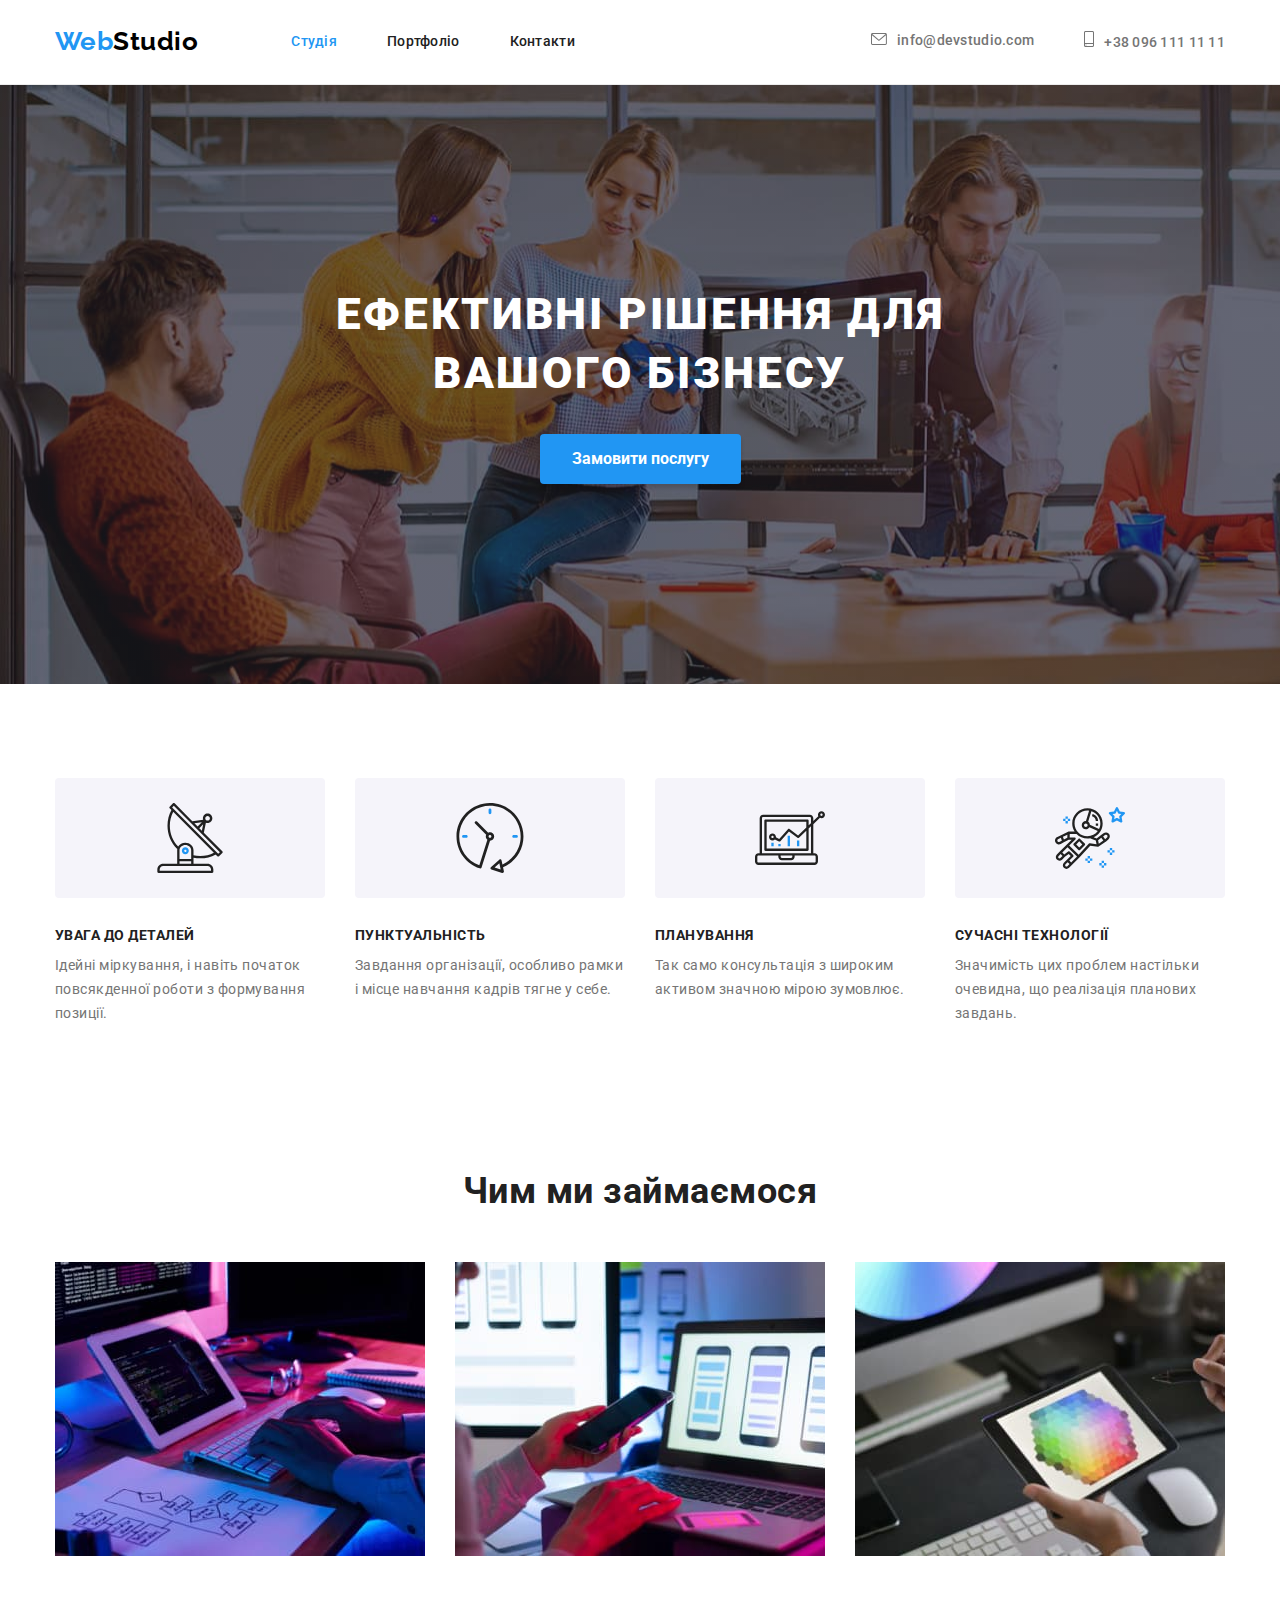
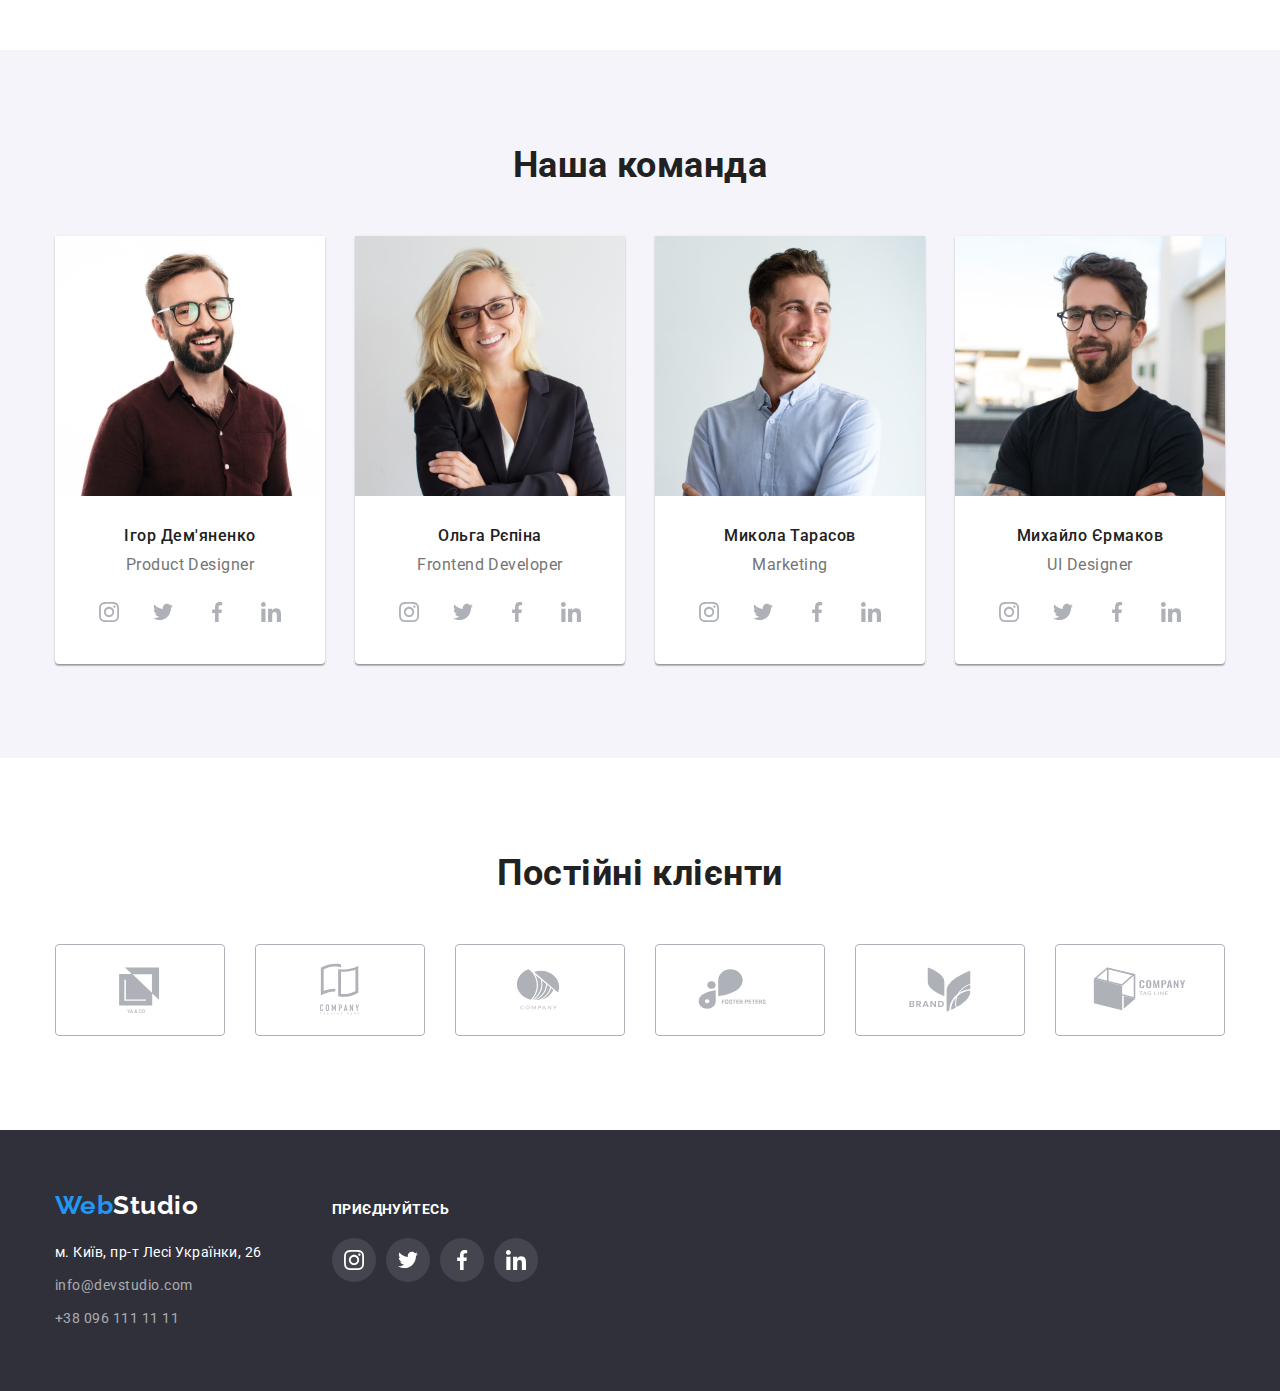
==== commit 6f1db2d4: "видалив зайві посилання" ====
--- a/index.html
+++ b/index.html
@@ -75,12 +75,10 @@
           <ul class="features-list list">
             <li class="features-item">
               <div class="features-icons">
-                <a href=""
-                  ><svg width="70" height="70">
+                <svg width="70" height="70">
                     <use
                       xlink:href="./images/icons.svg#icon-antenna"
-                    ></use></svg
-                ></a>
+                    ></use></svg>
               </div>
               <h3 class="title">Увага до деталей</h3>
               <p>
@@ -90,10 +88,8 @@
             </li>
             <li class="features-item">
               <div class="features-icons">
-                <a href=""
-                  ><svg width="70" height="70">
-                    <use xlink:href="./images/icons.svg#icon-clock"></use></svg
-                ></a>
+                <svg width="70" height="70">
+                    <use xlink:href="./images/icons.svg#icon-clock"></use></svg>
               </div>
               <h3 class="title">Пунктуальність</h3>
               <p>
@@ -103,12 +99,10 @@
             </li>
             <li class="features-item">
               <div class="features-icons">
-                <a href=""
-                  ><svg width="70" height="70">
+                <svg width="70" height="70">
                     <use
                       xlink:href="./images/icons.svg#icon-diagram"
-                    ></use></svg
-                ></a>
+                    ></use></svg>
               </div>
               <h3 class="title">Планування</h3>
               <p>
@@ -117,12 +111,10 @@
             </li>
             <li class="features-item">
               <div class="features-icons">
-                <a href=""
-                  ><svg width="70" height="70">
+                <svg width="70" height="70">
                     <use
                       xlink:href="./images/icons.svg#icon-astronaut"
-                    ></use></svg
-                ></a>
+                    ></use></svg>
               </div>
               <h3 class="title">Сучасні технології</h3>
               <p>
--- a/css/styles.css
+++ b/css/styles.css
@@ -110,7 +110,6 @@
   color: var(--color-blue);
 }
 .contacts-wrap {
-  margin-right: auto;
   margin-left: auto;
 }
 .header-contacts {
@@ -209,6 +208,7 @@
   align-items: center;
   justify-content: center;
   margin-bottom: 30px;
+  border-radius: 4px;
 }
 /* Чим ми займаємось секція */
 .what-doing.section {
@@ -276,12 +276,12 @@
 .social-team:hover,
 .social-team:focus {
   background-color: var(--color-blue);
-}
-
-.team-socials .social-icon:hover svg,
-.team-socials .social-icon:focus svg {
-  fill: var(--color-white);
-  background-color: var(--color-blue);
+  color: var(--color-white);
+}
+
+.social-team:hover svg,
+.social-team:focus svg {
+  fill: currentColor;
 }
 /* Постійні клієнти секція */
 .regular-clients .main-title {
@@ -383,10 +383,11 @@
 .social-link:hover,
 .social-link:focus {
   background-color: var(--color-blue);
-}
-.footer-socials .social-icon:hover svg,
-.footer-socials .social-icon:focus svg {
-  background-color: var(--color-blue);
+  color: var(--color-white);
+}
+.social-link:hover svg,
+.social-link:focus svg {
+  fill: currentColor;
 }
 
 /* Портфоліо приклади робіт */
@@ -443,6 +444,7 @@
   padding-bottom: 20px;
   padding-left: 24px;
   padding-right: 24px;
+  color: var(--descr-text-color);
 }
 .work-item {
   width: 370px;
